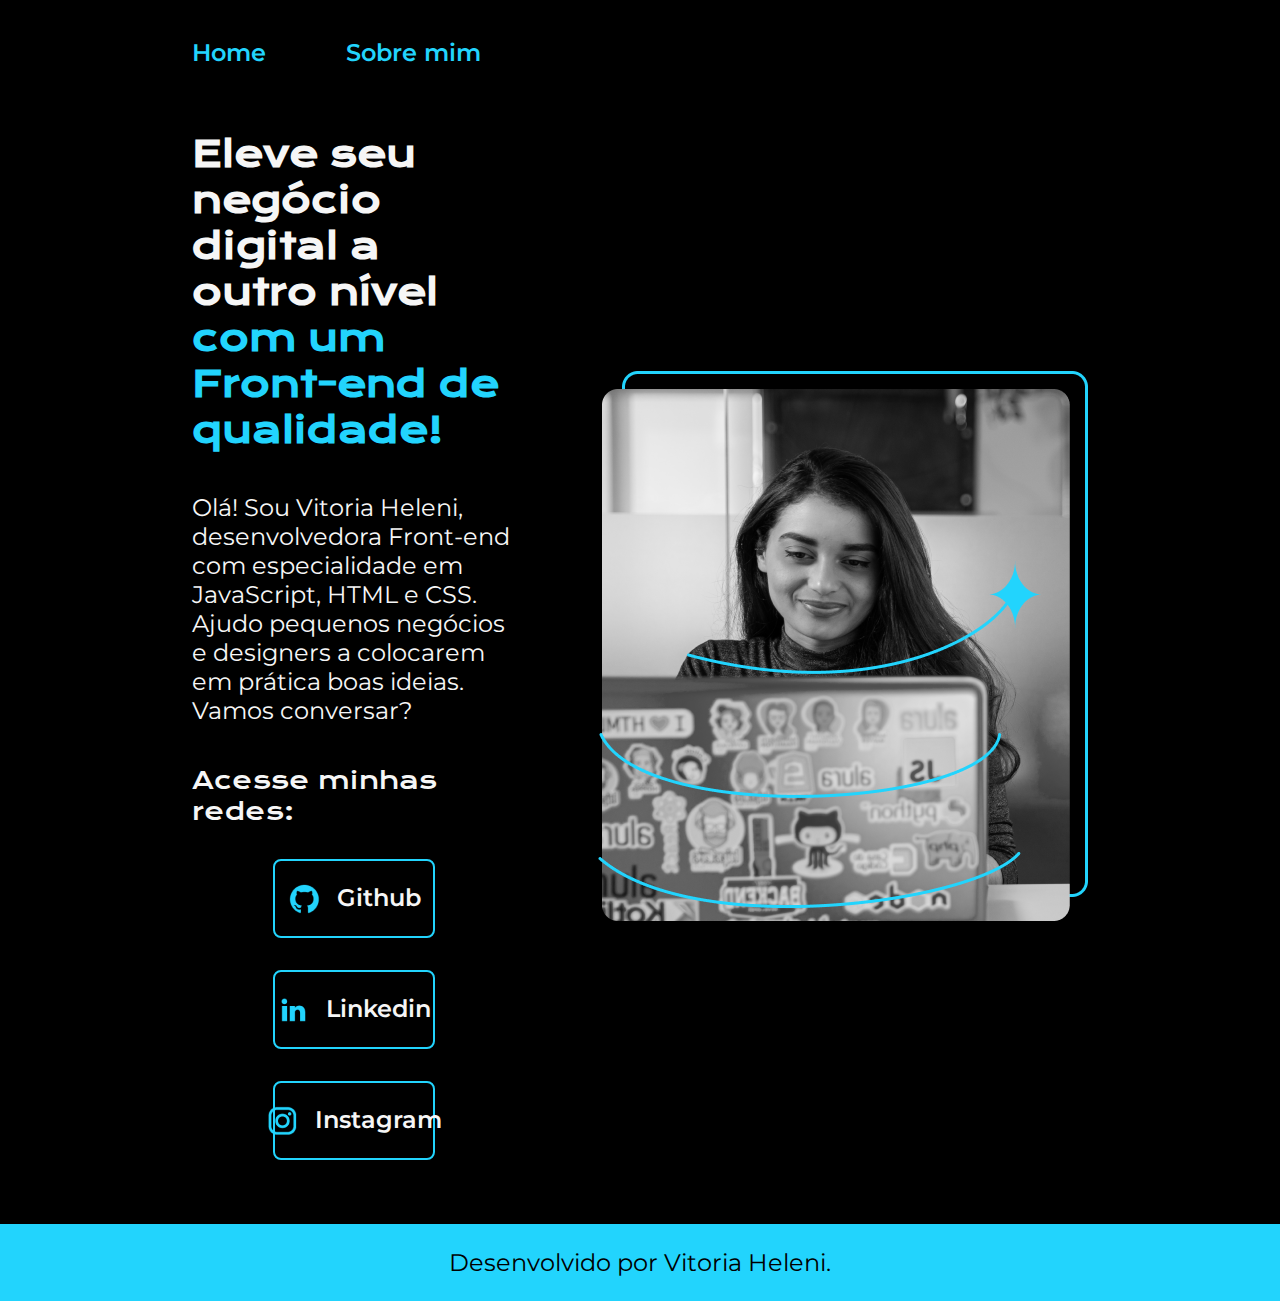
==== index.html @ ee2ddd9e "Add files via upload" ====
<!DOCTYPE html>
<html lang="pt-br">
<head>
    <meta charset="UTF-8">
    <meta http-equiv="X-UA-Compatible" content="IE=edge">
    <meta name="viewport" content="width=device-width, initial-scale=1.0">
    <link rel="stylesheet" href="./styles/style.css">
    <title> Portfolio</title>
</head>
<body>
    <header class="cabecalho">
        <nav class="cabecalho__menu">
            <a class="cabecalho__menu__link" href="index.html"> Home </a>
            <a class="cabecalho__menu__link" href="aboutme.html"> Sobre mim</a>
        </nav>

    </header>
    <main class="apresentacao">
        <section class="apresentacao__conteudo">
            <h1 class="apresentacao__conteudo__titulo"> Eleve seu negócio digital a outro nível<strong class="titulo-destaque"> com um Front-end de qualidade!</strong></h1>
            <p class="apresentacao__conteudo__paragrafo">Olá! Sou Vitoria Heleni, desenvolvedora Front-end com especialidade em JavaScript, HTML e CSS. Ajudo pequenos negócios e designers a colocarem em prática boas ideias. Vamos conversar?</p>
            <div class="apresentacao__links">
                <h2 class="apresentacao__links__subtitulo"> Acesse minhas redes:</h2>
                <a class="apresentacao__links__link" href="https://github.com/vitoria-heleni">
                    <img src="./assets/github.png">    
                    Github </a>
                <a class="apresentacao__links__link" href="https://linkedin.com/in/vitoria-heleni-07371720a/"> 
                    <img src="./assets/linkedin.png">
                    Linkedin </a>
                <a class="apresentacao__links__link" href="https://instagram.com/vitoria.heleni">
                    <img class="apresentacao__imagem"src="./assets/instagram.png">
                    Instagram </a>
            </div>
        </section>
        <img src="./assets/Imagem.png" alt="Foto do perfil">
    </main>
    <footer class="rodape">
        <p> Desenvolvido por Vitoria Heleni.</p>
    </footer>
    
</body>
</html>
---- styles/style.css ----
@import url('https://fonts.googleapis.com/css2?family=Krona+One&family=Montserrat:wght@400;600&display=swap');

*{
    margin: 0;
    padding: 0;
}

:root{
    --cor--primaria: #000000;
    --cor--secundaria: #F6F6F6;
    --cor--terciaria: #22D4FD;
    --cor-quaternaria: #b722ff;
}
body{
    box-sizing: border-box;
    background-color: var(--cor--primaria);
    color: var(--cor--secundaria);
}

.cabecalho{
    padding: 3% 0 0 15%;
}

.cabecalho__menu{
    display: flex;
    gap: 80px;
}

.cabecalho__menu__link{
    font-family: 'Montserrat', sans-serif;
    font-size: 1.5rem;
    font-weight: 600;
    color: var(--cor--terciaria);
    text-decoration: none;
}

.cabecalho__menu__link:hover{
    font-size: 1.55rem;
    text-decoration:overline underline;
}

.cabecalho__menu__link:active{
    color:var(--cor-quaternaria);
}

.titulo-destaque{
    color: var(--cor--terciaria);
}

.apresentacao{
    padding: 5% 15%;
    display: flex;
    align-items: center;
    justify-content: space-between;
    gap: 82px;
}

.apresentacao__conteudo{
    width: 50%;
    display:flex;
    flex-direction: column;
    gap: 40px;
}

.apresentacao__conteudo__titulo{
    font-size: 2.25rem;
    font-family: 'Krona One', sans-serif;
}

.apresentacao__conteudo__paragrafo{
    font-size: 1.5rem;
    font-family: 'Montserrat', sans-serif;
}

.apresentacao__links{
    display: flex;
    flex-direction: column;
    justify-content: space-between;
    align-items: center;
    gap: 32px;
}

.apresentacao__links__subtitulo{
    font-family: 'Krona One', sans-serif;
    font-weight: 400;
    font-size: 1.5rem;
}
.apresentacao__links__link{
    display: flex;
    justify-content: center;
    gap: 16px;
    box-sizing: border-box;
    border: 2px solid var(--cor--terciaria);
    width: 50%;
    text-align: center;
    border-radius: 8px;
    font-family: 'Montserrat', sans-serif;
    font-size: 1.5rem;
    font-weight: 600;
    padding: 21.5px 0;
    text-decoration: none;
    color:var(--cor--secundaria);
}

.apresentacao__links__link:hover{
    background-color: #272727;
    font-size: 28px;
}

.apresentacao__links__link:active{
    border-color: var(--cor-quaternaria);
}

.rodape{
    padding: 24px;
    background-color: var(--cor--terciaria);
    color: var(--cor--primaria);
    text-align: center;
    font-family: 'Montserrat', sans-serif;
    font-weight: 400;
    font-size: 1.5rem;
}

@media( max-width: 1200px) {
    .cabecalho{
        padding: 10%;
    }
    .cabecalho__menu{
        justify-content: center;
    }
    .apresentacao{
        flex-direction: column-reverse;
        padding: 5%;
    }
    .apresentacao__conteudo{
        width: auto;
    }
}
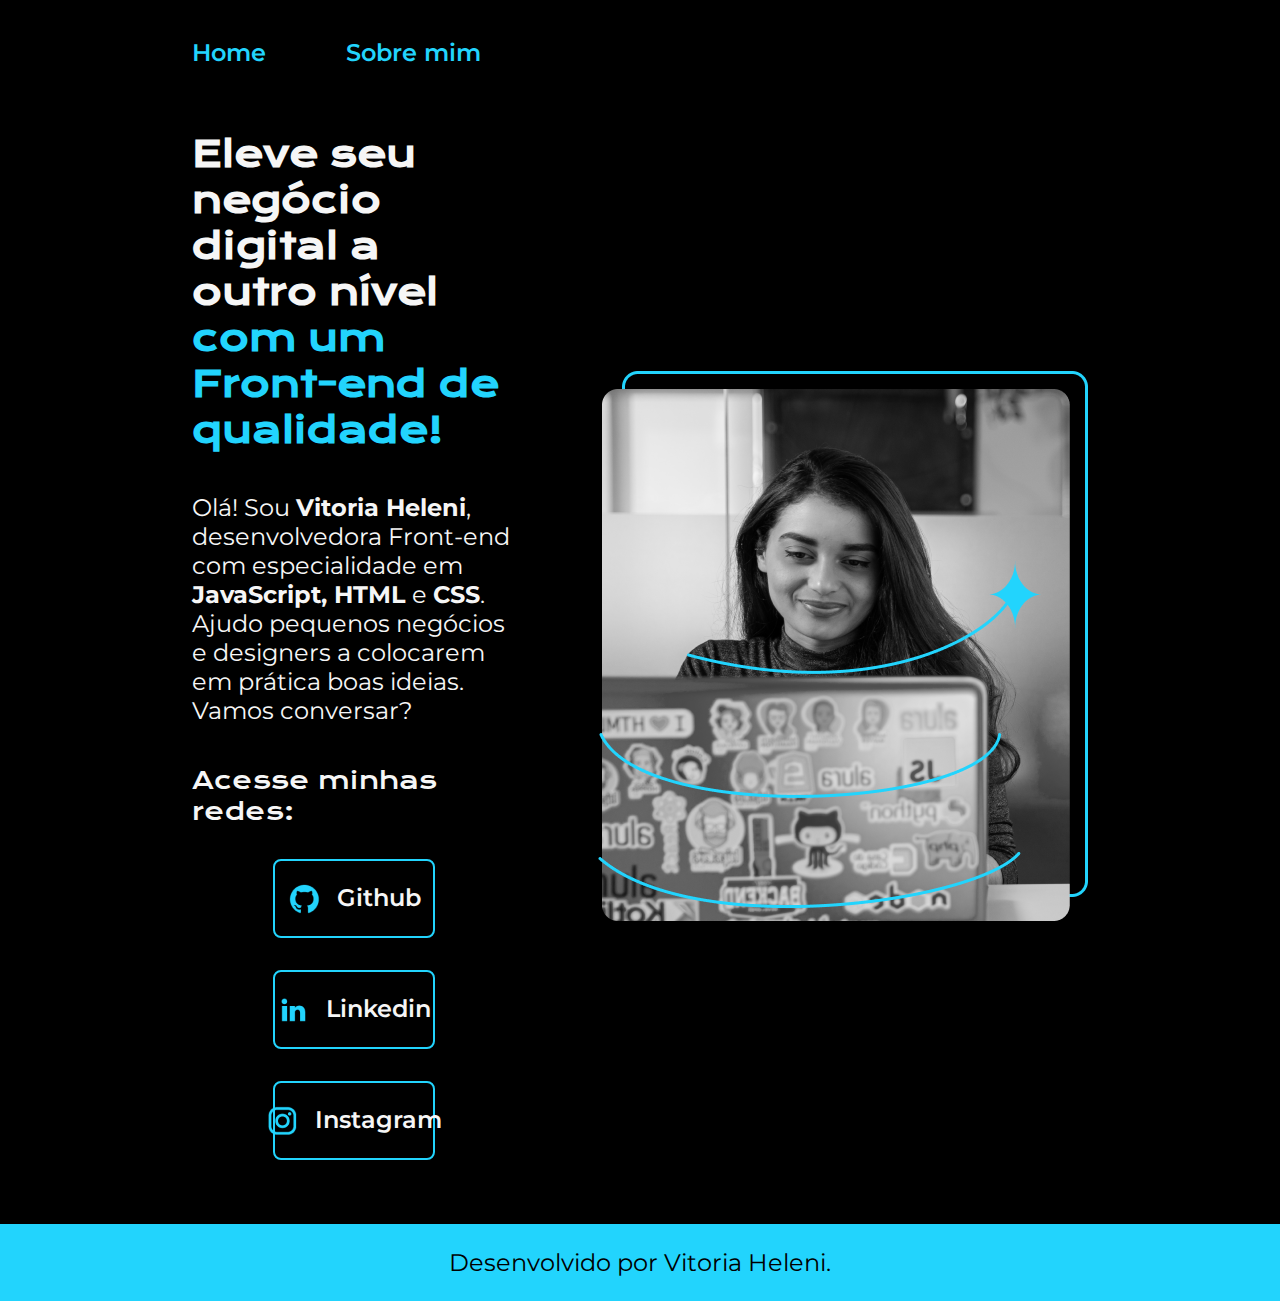
==== commit 749800f4: "Update index.html" ====
--- a/index.html
+++ b/index.html
@@ -18,7 +18,7 @@
     <main class="apresentacao">
         <section class="apresentacao__conteudo">
             <h1 class="apresentacao__conteudo__titulo"> Eleve seu negócio digital a outro nível<strong class="titulo-destaque"> com um Front-end de qualidade!</strong></h1>
-            <p class="apresentacao__conteudo__paragrafo">Olá! Sou Vitoria Heleni, desenvolvedora Front-end com especialidade em JavaScript, HTML e CSS. Ajudo pequenos negócios e designers a colocarem em prática boas ideias. Vamos conversar?</p>
+            <p class="apresentacao__conteudo__paragrafo">Olá! Sou <strong>Vitoria Heleni</strong>, desenvolvedora Front-end com especialidade em <strong>JavaScript, HTML</strong> e <strong>CSS</strong>. Ajudo pequenos negócios e designers a colocarem em prática boas ideias. Vamos conversar?</p>
             <div class="apresentacao__links">
                 <h2 class="apresentacao__links__subtitulo"> Acesse minhas redes:</h2>
                 <a class="apresentacao__links__link" href="https://github.com/vitoria-heleni">
@@ -39,4 +39,4 @@
     </footer>
     
 </body>
-</html>+</html>
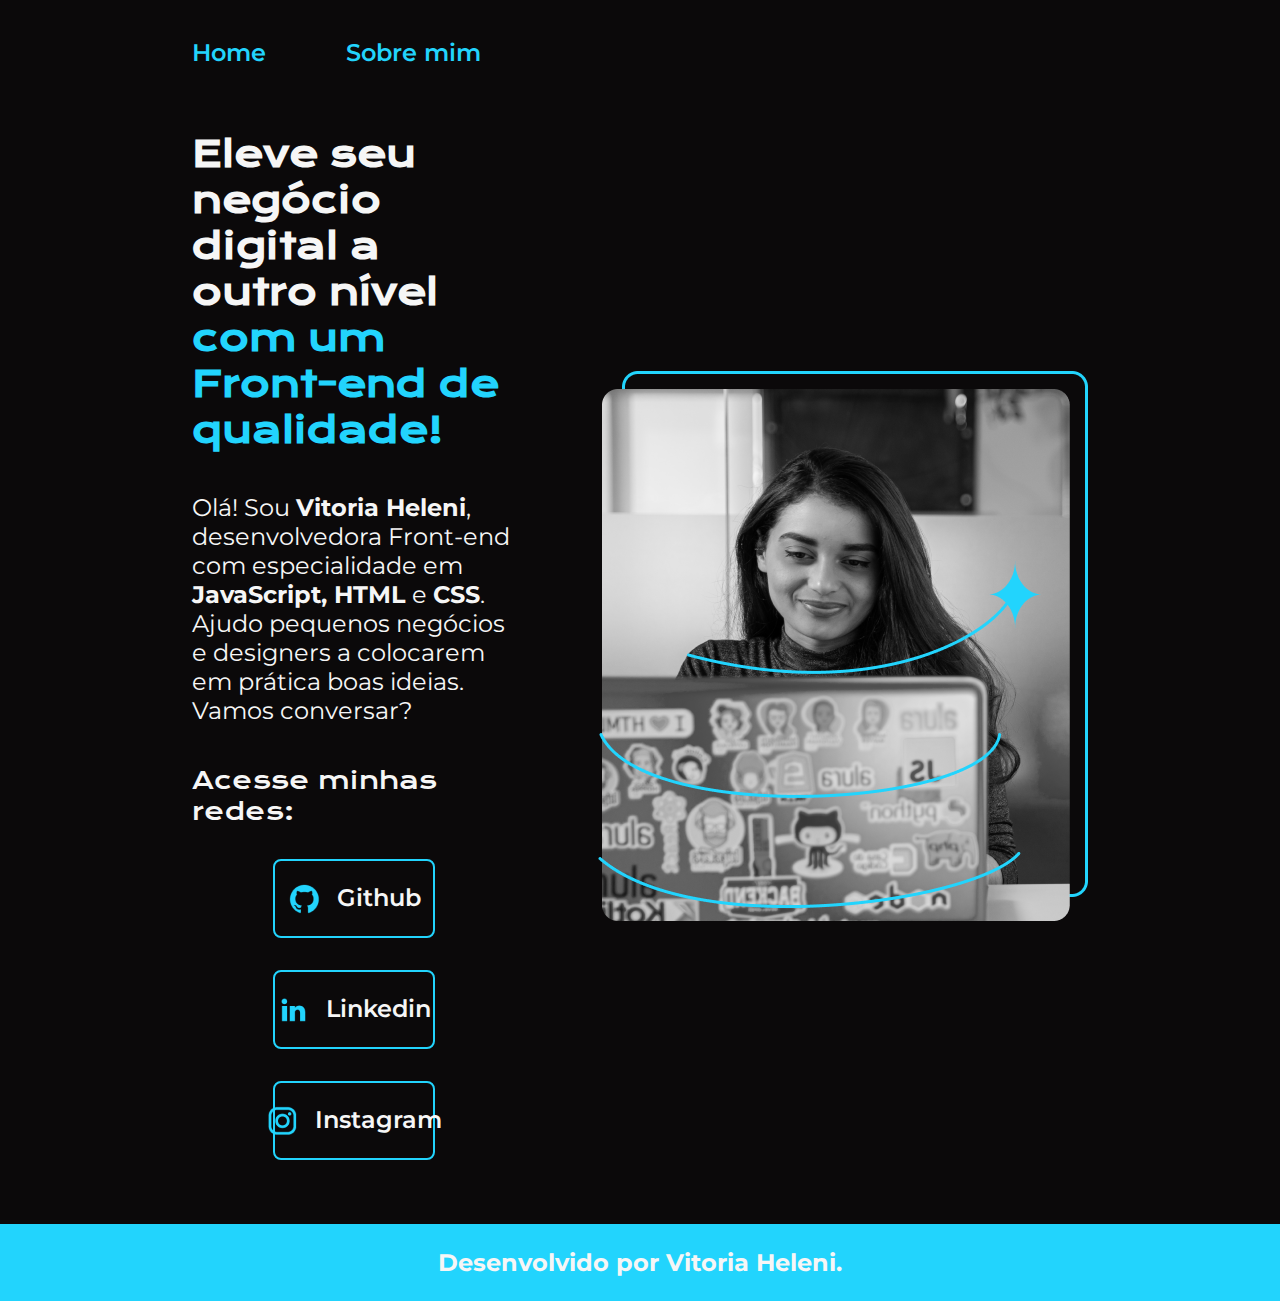
==== commit 69b8ca1c: "Update index.html" ====
--- a/index.html
+++ b/index.html
@@ -28,11 +28,11 @@
                     <img src="./assets/linkedin.png">
                     Linkedin </a>
                 <a class="apresentacao__links__link" href="https://instagram.com/vitoria.heleni">
-                    <img class="apresentacao__imagem"src="./assets/instagram.png">
+                    <img src="./assets/instagram.png">
                     Instagram </a>
             </div>
         </section>
-        <img src="./assets/Imagem.png" alt="Foto do perfil">
+        <img class="apresentacao__imagem" src="./assets/Imagem.png" alt="Foto do perfil">
     </main>
     <footer class="rodape">
         <p> Desenvolvido por Vitoria Heleni.</p>
--- a/styles/style.css
+++ b/styles/style.css
@@ -6,7 +6,7 @@
 }
 
 :root{
-    --cor--primaria: #000000;
+    --cor--primaria: #0b090a;
     --cor--secundaria: #F6F6F6;
     --cor--terciaria: #22D4FD;
     --cor-quaternaria: #b722ff;
@@ -114,10 +114,11 @@
 .rodape{
     padding: 24px;
     background-color: var(--cor--terciaria);
-    color: var(--cor--primaria);
+    color: var(--cor--secundaria);
     text-align: center;
     font-family: 'Montserrat', sans-serif;
     font-weight: 400;
+    font-weight: bold;
     font-size: 1.5rem;
 }
 
@@ -135,4 +136,4 @@
     .apresentacao__conteudo{
         width: auto;
     }
-}+}
